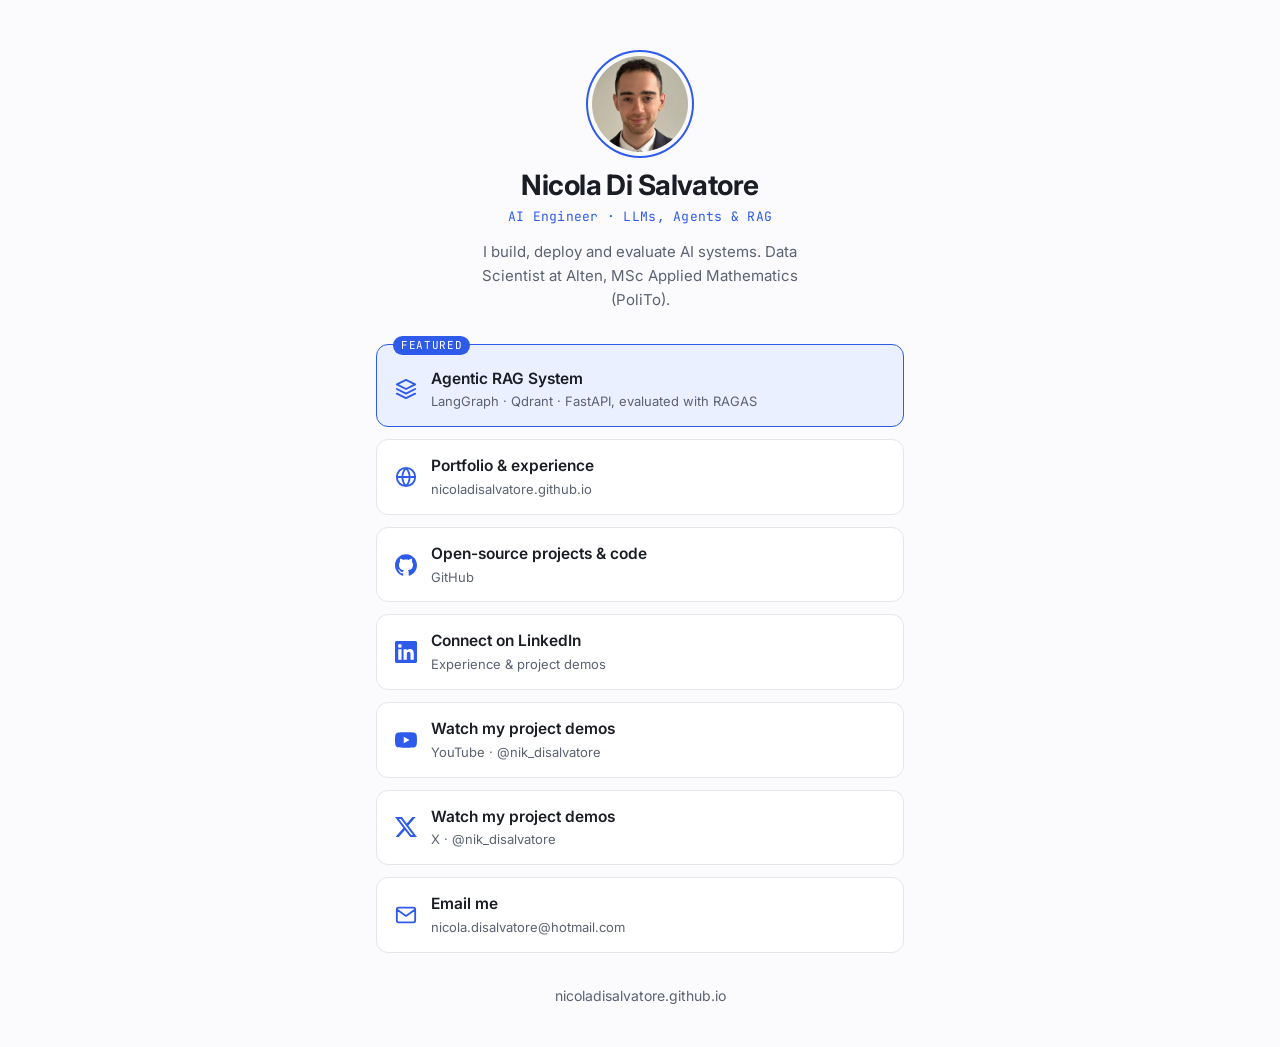
==== links/index.html @ 83e01129 "Added linktree, added projects demo, improved graphics, synthetized intro, improved link buttons" ====
<!doctype html>
<html lang="en">
<head>
  <meta charset="utf-8">
  <meta name="viewport" content="width=device-width, initial-scale=1">
  <title>Nicola Di Salvatore · Links</title>
  <meta name="description" content="Nicola Di Salvatore, AI Engineer: portfolio, GitHub, LinkedIn, YouTube and X in one place.">
  <meta property="og:title" content="Nicola Di Salvatore · AI Engineer">
  <meta property="og:description" content="LLMs, agents & RAG. Portfolio, code, project demos and contact in one place.">
  <meta property="og:type" content="profile">
  <meta property="og:url" content="https://nicoladisalvatore.github.io/links/">
  <meta property="og:image" content="https://nicoladisalvatore.github.io/assets/avatar.jpg">
  <meta name="twitter:card" content="summary">
  <meta name="twitter:site" content="@nik_disalvatore">
  <link rel="canonical" href="https://nicoladisalvatore.github.io/links/">
  <link rel="icon" href="data:image/svg+xml,<svg xmlns='http://www.w3.org/2000/svg' viewBox='0 0 64 64'><rect width='64' height='64' rx='14' fill='%232f5bea'/><text x='50%25' y='54%25' dominant-baseline='middle' text-anchor='middle' font-family='Arial,sans-serif' font-size='28' font-weight='700' fill='white'>ND</text></svg>">
  <link rel="preconnect" href="https://fonts.googleapis.com">
  <link rel="preconnect" href="https://fonts.gstatic.com" crossorigin>
  <link href="https://fonts.googleapis.com/css2?family=Inter:wght@400;500;600;700&family=JetBrains+Mono:wght@500&display=swap" rel="stylesheet">
  <link rel="stylesheet" href="../style.css">
</head>
<body class="links-page">
  <main class="lt">
    <header class="lt-head">
      <img class="avatar" src="../assets/avatar.jpg" alt="Portrait of Nicola Di Salvatore" width="96" height="96">
      <h1>Nicola Di Salvatore</h1>
      <p class="eyebrow">AI Engineer · LLMs, Agents &amp; RAG</p>
      <p class="lt-bio">I build, deploy and evaluate AI systems. Data Scientist at Alten, MSc Applied Mathematics (PoliTo).</p>
    </header>

    <nav class="lt-list" aria-label="Links">
      <a class="lt-link featured" href="https://github.com/NicolaDiSalvatore/agentic-RAG-system" target="_blank" rel="noopener">
        <span class="lt-tag">Featured</span>
        <svg viewBox="0 0 24 24" aria-hidden="true"><path fill="none" stroke="currentColor" stroke-width="2" stroke-linecap="round" stroke-linejoin="round" d="M12 2 2 7l10 5 10-5-10-5ZM2 17l10 5 10-5M2 12l10 5 10-5"/></svg>
        <span class="lt-text"><strong>Agentic RAG System</strong><small>LangGraph · Qdrant · FastAPI, evaluated with RAGAS</small></span>
      </a>

      <a class="lt-link" href="../">
        <svg viewBox="0 0 24 24" aria-hidden="true"><path fill="none" stroke="currentColor" stroke-width="2" stroke-linecap="round" stroke-linejoin="round" d="M12 22a10 10 0 1 0 0-20 10 10 0 0 0 0 20ZM2 12h20M12 2a15.3 15.3 0 0 1 4 10 15.3 15.3 0 0 1-4 10 15.3 15.3 0 0 1-4-10 15.3 15.3 0 0 1 4-10Z"/></svg>
        <span class="lt-text"><strong>Portfolio &amp; experience</strong><small>nicoladisalvatore.github.io</small></span>
      </a>

      <a class="lt-link" href="https://github.com/NicolaDiSalvatore" target="_blank" rel="noopener">
        <svg viewBox="0 0 24 24" aria-hidden="true"><path fill="currentColor" d="M12 .297c-6.63 0-12 5.373-12 12 0 5.303 3.438 9.8 8.205 11.385.6.113.82-.258.82-.577 0-.285-.01-1.04-.015-2.04-3.338.724-4.042-1.61-4.042-1.61C4.422 18.07 3.633 17.7 3.633 17.7c-1.087-.744.084-.729.084-.729 1.205.084 1.838 1.236 1.838 1.236 1.07 1.835 2.809 1.305 3.495.998.108-.776.417-1.305.76-1.605-2.665-.3-5.466-1.332-5.466-5.93 0-1.31.465-2.38 1.235-3.22-.135-.303-.54-1.523.105-3.176 0 0 1.005-.322 3.3 1.23.96-.267 1.98-.399 3-.405 1.02.006 2.04.138 3 .405 2.28-1.552 3.285-1.23 3.285-1.23.645 1.653.24 2.873.12 3.176.765.84 1.23 1.91 1.23 3.22 0 4.61-2.805 5.625-5.475 5.92.42.36.81 1.096.81 2.22 0 1.606-.015 2.896-.015 3.286 0 .315.21.69.825.57C20.565 22.092 24 17.592 24 12.297c0-6.627-5.373-12-12-12"/></svg>
        <span class="lt-text"><strong>Open-source projects &amp; code</strong><small>GitHub</small></span>
      </a>

      <a class="lt-link" href="https://www.linkedin.com/in/nicola-di-salvatore/" target="_blank" rel="noopener">
        <svg viewBox="0 0 24 24" aria-hidden="true"><path fill="currentColor" d="M20.447 20.452h-3.554v-5.569c0-1.328-.027-3.037-1.852-3.037-1.853 0-2.136 1.445-2.136 2.939v5.667H9.351V9h3.414v1.561h.046c.477-.9 1.637-1.85 3.37-1.85 3.601 0 4.267 2.37 4.267 5.455v6.286ZM5.337 7.433a2.062 2.062 0 1 1 0-4.125 2.062 2.062 0 0 1 0 4.125ZM7.119 20.452H3.555V9h3.564v11.452ZM22.225 0H1.771C.792 0 0 .774 0 1.729v20.542C0 23.227.792 24 1.771 24h20.451C23.2 24 24 23.227 24 22.271V1.729C24 .774 23.2 0 22.222 0h.003Z"/></svg>
        <span class="lt-text"><strong>Connect on LinkedIn</strong><small>Experience &amp; project demos</small></span>
      </a>

      <a class="lt-link" href="https://www.youtube.com/@nik_disalvatore" target="_blank" rel="noopener">
        <svg viewBox="0 0 24 24" aria-hidden="true"><path fill="currentColor" d="M23.498 6.186a3.016 3.016 0 0 0-2.122-2.136C19.505 3.545 12 3.545 12 3.545s-7.505 0-9.377.505A3.017 3.017 0 0 0 .502 6.186C0 8.07 0 12 0 12s0 3.93.502 5.814a3.016 3.016 0 0 0 2.122 2.136c1.871.505 9.376.505 9.376.505s7.505 0 9.377-.505a3.015 3.015 0 0 0 2.122-2.136C24 15.93 24 12 24 12s0-3.93-.502-5.814ZM9.545 15.568V8.432L15.818 12l-6.273 3.568Z"/></svg>
        <span class="lt-text"><strong>Watch my project demos</strong><small>YouTube · @nik_disalvatore</small></span>
      </a>

      <a class="lt-link" href="https://x.com/nik_disalvatore" target="_blank" rel="noopener">
        <svg viewBox="0 0 24 24" aria-hidden="true"><path fill="currentColor" d="M18.901 1.153h3.68l-8.04 9.19L24 22.846h-7.406l-5.8-7.584-6.638 7.584H.474l8.6-9.83L0 1.154h7.594l5.243 6.932ZM17.61 20.644h2.039L6.486 3.24H4.298Z"/></svg>
        <span class="lt-text"><strong>Watch my project demos</strong><small>X · @nik_disalvatore</small></span>
      </a>

      <a class="lt-link" href="mailto:nicola.disalvatore@hotmail.com">
        <svg viewBox="0 0 24 24" aria-hidden="true"><path fill="none" stroke="currentColor" stroke-width="2" stroke-linecap="round" stroke-linejoin="round" d="M4 4h16a2 2 0 0 1 2 2v12a2 2 0 0 1-2 2H4a2 2 0 0 1-2-2V6a2 2 0 0 1 2-2Zm18 2-10 7L2 6"/></svg>
        <span class="lt-text"><strong>Email me</strong><small>nicola.disalvatore@hotmail.com</small></span>
      </a>
    </nav>

    <footer class="lt-foot">
      <a href="../">nicoladisalvatore.github.io</a>
    </footer>
  </main>
</body>
</html>
---- style.css ----
:root {
  --bg: #fbfbfd;
  --surface: #ffffff;
  --text: #1a1d24;
  --muted: #5b6270;
  --border: #e4e6ec;
  --accent: #2f5bea;
  --accent-soft: #eaf0ff;
  --radius: 12px;
  color-scheme: light;
}

@media (prefers-color-scheme: dark) {
  :root {
    --bg: #0f1115;
    --surface: #171a21;
    --text: #e8eaf0;
    --muted: #9aa1b0;
    --border: #262a34;
    --accent: #7c9cff;
    --accent-soft: #1d2540;
    color-scheme: dark;
  }
}

* { box-sizing: border-box; }

html { scroll-behavior: smooth; scroll-padding-top: 72px; }

body {
  margin: 0;
  background: var(--bg);
  color: var(--text);
  font-family: Inter, system-ui, -apple-system, "Segoe UI", Roboto, sans-serif;
  font-size: 16px;
  line-height: 1.6;
  -webkit-font-smoothing: antialiased;
}

a { color: var(--accent); text-decoration: none; }
a:hover { text-decoration: underline; }

.wrap { max-width: 920px; margin: 0 auto; padding: 0 20px; }

/* Header */
.site-header {
  position: sticky; top: 0; z-index: 10;
  background: color-mix(in srgb, var(--bg) 85%, transparent);
  backdrop-filter: blur(8px);
  border-bottom: 1px solid var(--border);
}
.nav { display: flex; align-items: center; justify-content: space-between; height: 60px; gap: 16px; }
.brand { font-weight: 700; color: var(--text); white-space: nowrap; }
.nav-links { display: flex; gap: 20px; list-style: none; margin: 0; padding: 0; }
.nav-links a { color: var(--muted); font-size: 14px; font-weight: 500; }
.nav-links a:hover { color: var(--text); text-decoration: none; }

/* Hero */
.hero { padding: 88px 20px 64px; position: relative; isolation: isolate; }
/* Subtle grid + glow, full-bleed behind the hero */
.hero::before {
  content: ""; position: absolute; z-index: -1; top: 0; bottom: 0;
  left: 50%; width: 100vw; transform: translateX(-50%);
  background:
    radial-gradient(600px 300px at 75% 30%, color-mix(in srgb, var(--accent) 14%, transparent), transparent 70%),
    linear-gradient(var(--border) 1px, transparent 1px) 0 0 / 40px 40px,
    linear-gradient(90deg, var(--border) 1px, transparent 1px) 0 0 / 40px 40px;
  -webkit-mask-image: radial-gradient(ellipse 80% 90% at 50% 40%, #000 30%, transparent 75%);
          mask-image: radial-gradient(ellipse 80% 90% at 50% 40%, #000 30%, transparent 75%);
  opacity: .7;
}
body { overflow-x: clip; }
.sublead { margin: 0 0 28px; color: var(--muted); font-size: 15px; }
.hero-photo {
  float: right; width: 132px; height: 132px; margin: 0 0 16px 32px; border-radius: 50%;
  object-fit: cover; box-shadow: 0 0 0 4px var(--bg), 0 0 0 6px var(--accent);
}
.eyebrow {
  font-family: "JetBrains Mono", ui-monospace, monospace;
  font-size: 13px; color: var(--accent); margin: 0 0 12px; letter-spacing: .02em;
}
h1 { font-size: clamp(36px, 6vw, 56px); line-height: 1.1; margin: 0 0 20px; letter-spacing: -0.02em; }
.lead { font-size: clamp(19px, 2.4vw, 22px); color: var(--text); max-width: 40ch; margin: 0 0 12px; line-height: 1.45; font-weight: 500; }

.cta { display: flex; flex-wrap: wrap; gap: 10px; }
.btn {
  display: inline-block; padding: 9px 16px; border-radius: 999px;
  border: 1px solid var(--border); background: var(--surface);
  color: var(--text); font-weight: 500; font-size: 14px;
  transition: border-color .15s, transform .15s;
}
.btn:hover { border-color: var(--accent); text-decoration: none; transform: translateY(-1px); }
.btn.primary { background: var(--accent); border-color: var(--accent); color: #fff; }
@media (prefers-color-scheme: dark) { .btn.primary { color: #0f1115; } }

/* Sections */
.section { padding: 48px 20px; border-top: 1px solid var(--border); }
h2 {
  font-size: 13px; text-transform: uppercase; letter-spacing: .12em;
  color: var(--muted); margin: 0 0 28px; font-weight: 600;
}
h3 { font-size: 18px; margin: 0; line-height: 1.35; }

.entry { margin-bottom: 32px; }
.entry:last-child { margin-bottom: 0; }
.entry-head { display: flex; justify-content: space-between; align-items: baseline; gap: 16px; margin-bottom: 8px; }
.org { margin: 2px 0 0; color: var(--muted); font-size: 15px; }
.date { font-family: "JetBrains Mono", ui-monospace, monospace; font-size: 13px; color: var(--muted); white-space: nowrap; }
.entry ul, .card ul { margin: 8px 0 0; padding-left: 20px; }
.entry li, .card li { margin-bottom: 6px; }

/* Metrics */
.metrics { list-style: none; margin: 10px 0 4px; display: flex; flex-wrap: wrap; gap: 8px; }
.entry ul.metrics, .card ul.metrics { padding-left: 0; }
ul.metrics li {
  margin: 0; padding: 4px 12px; border-radius: 8px; font-size: 13.5px; color: var(--muted);
  background: var(--accent-soft); border: 1px solid color-mix(in srgb, var(--accent) 20%, transparent);
}
.metrics strong { font-family: "JetBrains Mono", ui-monospace, monospace; color: var(--accent); font-weight: 600; margin-right: 4px; }

/* Project cards */
.cards { display: grid; gap: 20px; grid-template-columns: repeat(2, minmax(0, 1fr)); }
.card.wide { grid-column: 1 / -1; }
.card {
  display: flex; flex-direction: column; overflow: hidden;
  background: var(--surface); border: 1px solid var(--border);
  border-radius: var(--radius);
  transition: border-color .15s;
}
.card-body { padding: 22px 24px 24px; display: flex; flex-direction: column; flex: 1; }
.card-links { margin-top: auto; padding-top: 12px; display: flex; gap: 20px; flex-wrap: wrap; font-size: 14px; font-weight: 500; }
.media { position: relative; display: block; aspect-ratio: 16 / 9; background: #000; overflow: hidden; border-bottom: 1px solid var(--border); }
.media img { width: 100%; height: 100%; object-fit: cover; display: block; transition: transform .3s, opacity .3s; opacity: .92; }
.media:hover img { transform: scale(1.03); opacity: 1; }
.play {
  position: absolute; inset: 0; margin: auto; width: 56px; height: 56px; border-radius: 50%;
  display: grid; place-items: center; background: rgba(0,0,0,.6); color: #fff;
  backdrop-filter: blur(4px); transition: background .15s, transform .15s;
}
.play svg { width: 26px; height: 26px; margin-left: 3px; }
.media:hover .play, .media:focus-visible .play { background: var(--accent); transform: scale(1.06); }
.card:hover { border-color: color-mix(in srgb, var(--accent) 50%, var(--border)); }
.card h3 a { color: var(--text); }
.stack { font-family: "JetBrains Mono", ui-monospace, monospace; font-size: 12.5px; color: var(--accent); margin: 6px 0 4px; }
.card li { font-size: 15px; }

/* Skills */
.skills { margin: 0; display: grid; gap: 18px; }
.skills > div { display: grid; grid-template-columns: 180px 1fr; gap: 12px; align-items: start; }
.skills dt { font-weight: 600; font-size: 15px; padding-top: 4px; }
.skills dd { margin: 0; display: flex; flex-wrap: wrap; gap: 8px; }
.skills span {
  background: var(--accent-soft); color: var(--text);
  border-radius: 999px; padding: 4px 12px; font-size: 14px;
}

.contact .cta { align-items: center; }
.socials { display: inline-flex; gap: 4px; }
.socials a {
  display: inline-grid; place-items: center; width: 40px; height: 40px;
  border-radius: 999px; color: var(--muted); transition: color .15s, background .15s;
}
.socials a:hover, .socials a:focus-visible { color: var(--accent); background: var(--accent-soft); text-decoration: none; }
.socials svg { width: 20px; height: 20px; }
.contact p { color: var(--muted); max-width: 60ch; margin: 0 0 20px; }

.footer { padding: 32px 20px 48px; color: var(--muted); font-size: 14px; border-top: 1px solid var(--border); }
.footer p { margin: 0; }

/* Link page (/links) */
.links-page { min-height: 100vh; }
.lt { max-width: 560px; margin: 0 auto; padding: 56px 16px 40px; }
.lt-head { text-align: center; margin-bottom: 32px; }
.avatar {
  display: block; width: 96px; height: 96px; margin: 0 auto 18px; border-radius: 50%;
  object-fit: cover; background: var(--accent-soft);
  box-shadow: 0 0 0 4px var(--bg), 0 0 0 6px var(--accent);
}
.lt-head h1 { font-size: 28px; margin: 0 0 6px; }
.lt-head .eyebrow { margin: 0 0 12px; }
.lt-bio { color: var(--muted); margin: 0 auto; max-width: 42ch; font-size: 15px; }
.lt-list { display: grid; gap: 12px; }
.lt-link {
  position: relative; display: flex; align-items: center; gap: 14px;
  padding: 14px 18px; border-radius: var(--radius);
  background: var(--surface); border: 1px solid var(--border); color: var(--text);
  transition: border-color .15s, transform .15s;
}
.lt-link:hover { border-color: var(--accent); transform: translateY(-2px); text-decoration: none; }
.lt-link svg { width: 22px; height: 22px; flex: none; color: var(--accent); }
.lt-text { display: flex; flex-direction: column; min-width: 0; }
.lt-text strong { font-weight: 600; font-size: 15.5px; }
.lt-text small { color: var(--muted); font-size: 13px; overflow-wrap: anywhere; }
.lt-link.featured { border-color: var(--accent); background: var(--accent-soft); padding-top: 22px; }
.lt-tag {
  position: absolute; top: -9px; left: 16px; padding: 1px 8px; border-radius: 999px;
  background: var(--accent); color: #fff;
  font-family: "JetBrains Mono", ui-monospace, monospace; font-size: 11px; text-transform: uppercase; letter-spacing: .06em;
}
@media (prefers-color-scheme: dark) { .lt-tag { color: #0f1115; } }
.lt-foot { text-align: center; margin-top: 32px; font-size: 14px; }
.lt-foot a { color: var(--muted); }

/* Mobile */
@media (max-width: 680px) {
  .nav-links { display: none; }
  .hero { padding: 56px 16px 40px; }
  .hero-photo { float: none; display: block; width: 96px; height: 96px; margin: 0 0 20px; }
  .wrap { padding-left: 16px; padding-right: 16px; }
  .section { padding: 40px 16px; }
  .entry-head { flex-direction: column; gap: 2px; }
  .skills > div { grid-template-columns: 1fr; gap: 8px; }
  .cards { grid-template-columns: 1fr; }
  .card-body { padding: 18px 20px 20px; }
}

@media print {
  .site-header, .cta, .media, .hero::before { display: none; }
  .cards { grid-template-columns: 1fr; }
  .hero-photo { width: 96px; height: 96px; box-shadow: none; }
  body { background: #fff; color: #000; }
  .section { padding: 20px 0; }
}
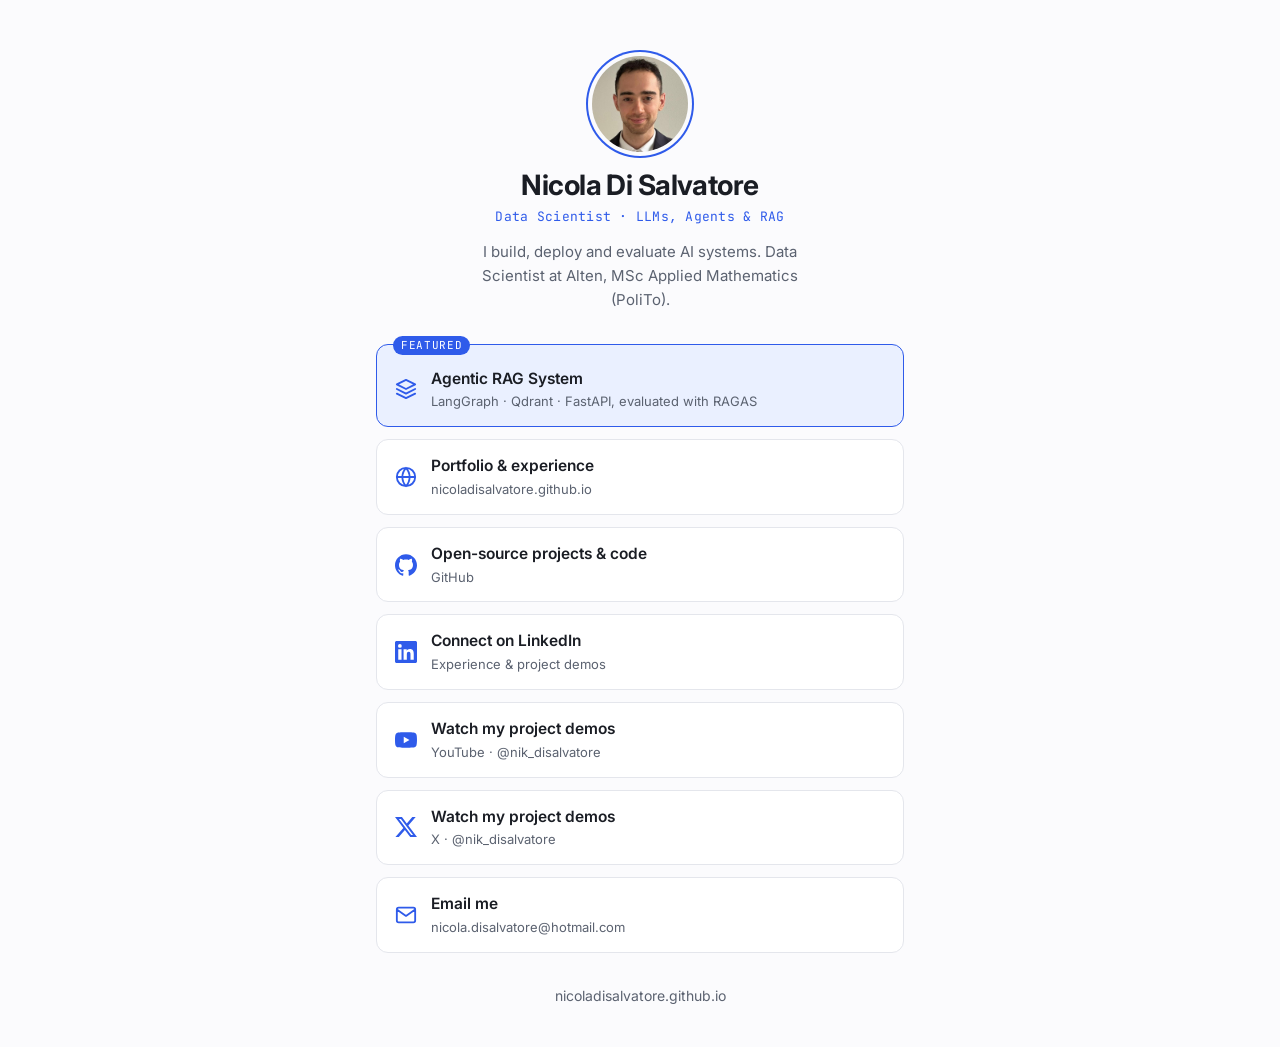
==== commit d0a3ab15: "Updated website" ====
--- a/links/index.html
+++ b/links/index.html
@@ -4,8 +4,8 @@
   <meta charset="utf-8">
   <meta name="viewport" content="width=device-width, initial-scale=1">
   <title>Nicola Di Salvatore · Links</title>
-  <meta name="description" content="Nicola Di Salvatore, AI Engineer: portfolio, GitHub, LinkedIn, YouTube and X in one place.">
-  <meta property="og:title" content="Nicola Di Salvatore · AI Engineer">
+  <meta name="description" content="Nicola Di Salvatore, Data Scientist: portfolio, GitHub, LinkedIn, YouTube and X in one place.">
+  <meta property="og:title" content="Nicola Di Salvatore · Data Scientist">
   <meta property="og:description" content="LLMs, agents & RAG. Portfolio, code, project demos and contact in one place.">
   <meta property="og:type" content="profile">
   <meta property="og:url" content="https://nicoladisalvatore.github.io/links/">
@@ -24,7 +24,7 @@
     <header class="lt-head">
       <img class="avatar" src="../assets/avatar.jpg" alt="Portrait of Nicola Di Salvatore" width="96" height="96">
       <h1>Nicola Di Salvatore</h1>
-      <p class="eyebrow">AI Engineer · LLMs, Agents &amp; RAG</p>
+      <p class="eyebrow">Data Scientist · LLMs, Agents &amp; RAG</p>
       <p class="lt-bio">I build, deploy and evaluate AI systems. Data Scientist at Alten, MSc Applied Mathematics (PoliTo).</p>
     </header>
 
